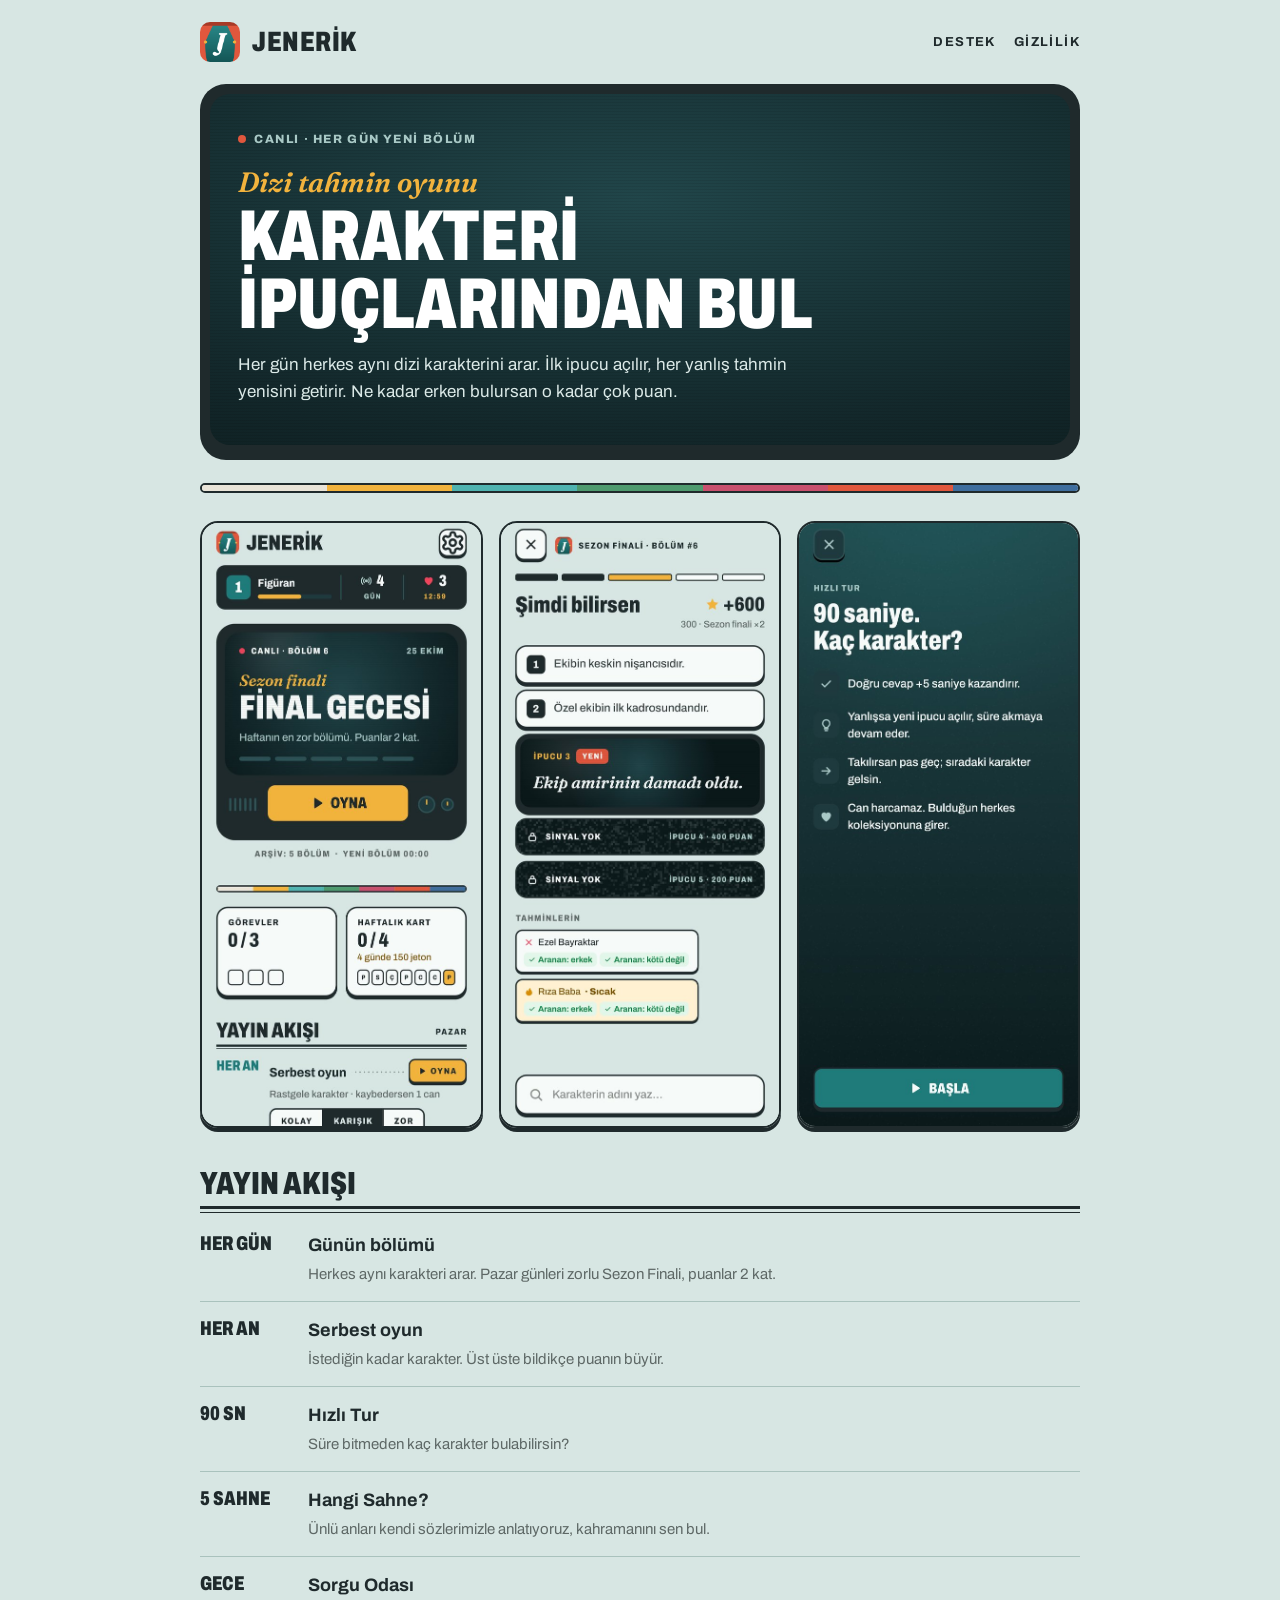
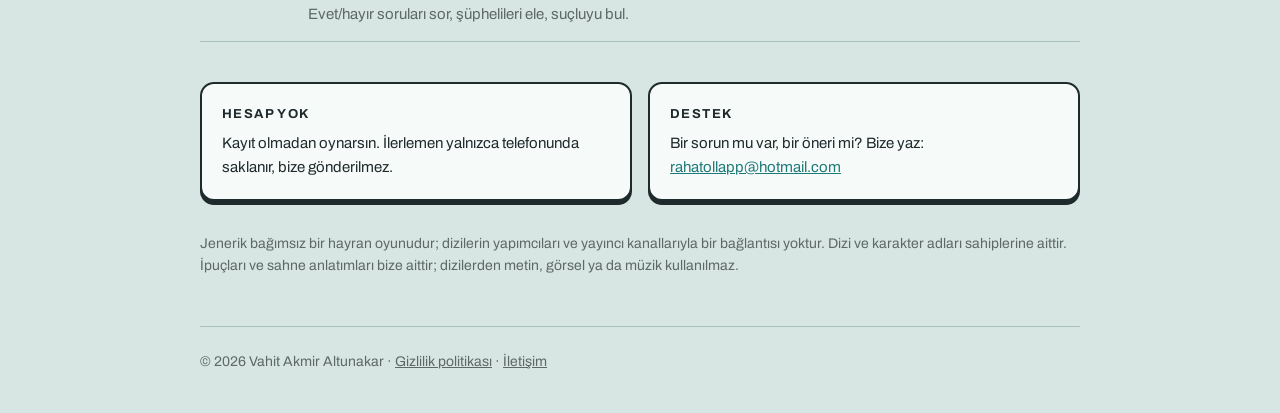
==== index.html @ f6bb8c9b "Jenerik site: landing and support page, privacy policy, game content Co-Authored-By: Claude Opus 5.5" ====
<!doctype html>
<html lang="tr">
<head>
  <meta charset="utf-8">
  <meta name="viewport" content="width=device-width, initial-scale=1">
  <title>Jenerik: Dizi Tahmin Oyunu</title>
  <meta name="description" content="Türk dizi karakterlerini ipuçlarından tahmin et. Her gün yeni bir bölüm, beş ipucu, tek karakter.">
  <link rel="icon" href="img/icon.png">
  <link rel="preconnect" href="https://fonts.googleapis.com">
  <link rel="preconnect" href="https://fonts.gstatic.com" crossorigin>
  <link href="https://fonts.googleapis.com/css2?family=Archivo:wdth,wght@62..125,400..900&family=Fraunces:ital,wght@1,600&display=swap" rel="stylesheet">
  <link rel="stylesheet" href="style.css">
</head>
<body>
  <div class="wrap">
    <header class="top">
      <img src="img/icon.png" alt="">
      <a class="brand" href="./">JENERİK</a>
      <nav>
        <a href="#destek">Destek</a>
        <a href="gizlilik.html">Gizlilik</a>
      </nav>
    </header>

    <section class="tv">
      <div class="tube">
        <div class="live">Canlı · Her gün yeni bölüm</div>
        <p class="kicker">Dizi tahmin oyunu</p>
        <h1>Karakteri<br>ipuçlarından bul</h1>
        <p>Her gün herkes aynı dizi karakterini arar. İlk ipucu açılır, her yanlış tahmin yenisini getirir. Ne kadar erken bulursan o kadar çok puan.</p>
      </div>
    </section>

    <div class="bars" aria-hidden="true">
      <span style="background:#e9e4d8"></span><span style="background:#f2b33d"></span><span style="background:#4fb3b0"></span><span style="background:#4e9a6e"></span><span style="background:#c9506e"></span><span style="background:#e0573d"></span><span style="background:#3f6e9e"></span>
    </div>

    <div class="shots">
      <img src="img/home.jpg" width="585" height="1266" alt="Ana sayfa: günün bölümü ve yayın akışı">
      <img src="img/daily.jpg" width="585" height="1266" alt="Günün bölümü: ipuçları ve tahminler">
      <img src="img/blitz_ready.jpg" width="585" height="1266" alt="Hızlı Tur: 90 saniyede kaç karakter?">
    </div>

    <section class="guide">
      <h2>Yayın akışı</h2>
      <ul>
        <li><b>Her gün</b><div><strong>Günün bölümü</strong><span>Herkes aynı karakteri arar. Pazar günleri zorlu Sezon Finali, puanlar 2 kat.</span></div></li>
        <li><b>Her an</b><div><strong>Serbest oyun</strong><span>İstediğin kadar karakter. Üst üste bildikçe puanın büyür.</span></div></li>
        <li><b>90 sn</b><div><strong>Hızlı Tur</strong><span>Süre bitmeden kaç karakter bulabilirsin?</span></div></li>
        <li><b>5 sahne</b><div><strong>Hangi Sahne?</strong><span>Ünlü anları kendi sözlerimizle anlatıyoruz, kahramanını sen bul.</span></div></li>
        <li><b>Gece</b><div><strong>Sorgu Odası</strong><span>Evet/hayır soruları sor, şüphelileri ele, suçluyu bul.</span></div></li>
      </ul>
    </section>

    <div class="cards">
      <div class="box">
        <h3>Hesap yok</h3>
        <p>Kayıt olmadan oynarsın. İlerlemen yalnızca telefonunda saklanır, bize gönderilmez.</p>
      </div>
      <div class="box" id="destek">
        <h3>Destek</h3>
        <p>Bir sorun mu var, bir öneri mi? Bize yaz: <a href="mailto:rahatollapp@hotmail.com">rahatollapp@hotmail.com</a></p>
      </div>
    </div>

    <p class="note">Jenerik bağımsız bir hayran oyunudur; dizilerin yapımcıları ve yayıncı kanallarıyla bir bağlantısı yoktur. Dizi ve karakter adları sahiplerine aittir. İpuçları ve sahne anlatımları bize aittir; dizilerden metin, görsel ya da müzik kullanılmaz.</p>

    <footer>
      © 2026 Vahit Akmir Altunakar · <a href="gizlilik.html">Gizlilik politikası</a> · <a href="mailto:rahatollapp@hotmail.com">İletişim</a>
    </footer>
  </div>
</body>
</html>
---- style.css ----
:root {
  --bg: #d7e6e3;
  --surface: #f6faf9;
  --ink: #1f2a2c;
  --ink-soft: #5e6866;
  --night: #13282b;
  --night-raised: #1e3a3e;
  --on-night: #a9c9c6;
  --gold: #f2b33d;
  --coral: #e0573d;
  --teal: #1f7a7a;
}

* { box-sizing: border-box; }

html { -webkit-text-size-adjust: 100%; }

body {
  margin: 0;
  background: var(--bg);
  color: var(--ink);
  font: 400 17px/1.6 'Archivo', system-ui, sans-serif;
}

a { color: var(--teal); }

.wrap {
  max-width: 920px;
  margin: 0 auto;
  padding: 0 20px;
}

.top {
  display: flex;
  align-items: center;
  gap: 12px;
  padding: 22px 0;
}
.top img { width: 40px; height: 40px; border-radius: 10px; }
.top a.brand {
  font: 850 28px/1 'Archivo', sans-serif;
  font-stretch: 72%;
  color: var(--ink);
  text-decoration: none;
  letter-spacing: 0.5px;
}
.top nav { margin-left: auto; display: flex; gap: 18px; }
.top nav a {
  color: var(--ink);
  font-weight: 700;
  font-size: 13px;
  letter-spacing: 1.4px;
  text-decoration: none;
  text-transform: uppercase;
}

.box {
  background: var(--surface);
  border: 2px solid var(--ink);
  border-radius: 14px;
  box-shadow: 0 4px 0 var(--ink);
}

.tv {
  background: var(--ink);
  border-radius: 26px;
  padding: 10px;
  box-shadow: 0 5px 0 var(--ink);
}
.tube {
  border-radius: 20px;
  padding: 36px 28px 40px;
  color: #fff;
  background:
    repeating-linear-gradient(0deg, rgba(0,0,0,.07) 0 1px, transparent 1px 3px),
    radial-gradient(120% 110% at 50% 30%, #21464a, var(--night) 60%, #0b191b);
}
.tube .live {
  font-weight: 800;
  font-size: 12px;
  letter-spacing: 1.6px;
  color: var(--on-night);
  text-transform: uppercase;
}
.tube .live::before {
  content: '';
  display: inline-block;
  width: 8px; height: 8px;
  margin-right: 8px;
  border-radius: 50%;
  background: var(--coral);
}
.tube .kicker {
  margin: 18px 0 0;
  font: italic 600 28px/1.1 'Fraunces', serif;
  color: var(--gold);
}
.tube h1 {
  margin: 4px 0 12px;
  font: 850 clamp(40px, 9vw, 72px)/0.95 'Archivo', sans-serif;
  font-stretch: 72%;
  text-transform: uppercase;
}
.tube p { margin: 0; max-width: 34em; color: #dbe9e7; }

.bars {
  display: flex;
  height: 10px;
  margin: 28px 0;
  border: 2px solid var(--ink);
  border-radius: 10px;
  overflow: hidden;
}
.bars span { flex: 1; }

.shots {
  display: grid;
  grid-template-columns: repeat(3, 1fr);
  gap: 16px;
}
.shots img {
  width: 100%;
  height: auto;
  display: block;
  border: 2px solid var(--ink);
  border-radius: 18px;
  box-shadow: 0 4px 0 var(--ink);
}

.guide { margin: 40px 0 0; }
.guide h2 {
  margin: 0;
  padding-bottom: 6px;
  font: 850 32px/1 'Archivo', sans-serif;
  font-stretch: 72%;
  text-transform: uppercase;
  border-bottom: 3px solid var(--ink);
  box-shadow: 0 3px 0 var(--bg), 0 4px 0 var(--ink);
}
.guide ul { list-style: none; margin: 8px 0 0; padding: 0; }
.guide li {
  display: grid;
  grid-template-columns: 96px 1fr;
  gap: 12px;
  padding: 14px 0;
  border-bottom: 1px solid #a9c2bd;
}
.guide li b {
  font: 850 20px/1.2 'Archivo', sans-serif;
  font-stretch: 72%;
  text-transform: uppercase;
}
.guide li strong { display: block; font-size: 18px; }
.guide li span { color: var(--ink-soft); font-size: 15px; }

.cards {
  display: grid;
  grid-template-columns: 1fr 1fr;
  gap: 16px;
  margin-top: 40px;
}
.cards .box { padding: 20px; }
.cards h3 {
  margin: 0 0 6px;
  font-size: 13px;
  letter-spacing: 1.4px;
  text-transform: uppercase;
}
.cards p { margin: 0; font-size: 15px; }

.note {
  margin: 32px 0 0;
  font-size: 14px;
  color: var(--ink-soft);
}

footer {
  margin: 48px 0 0;
  padding: 24px 0 40px;
  border-top: 1px solid #a9c2bd;
  font-size: 14px;
  color: var(--ink-soft);
}
footer a { color: var(--ink-soft); }

/* Privacy policy */
.doc { padding: 28px; margin-bottom: 8px; }
.doc h1 {
  margin: 0 0 8px;
  font: 850 34px/1.05 'Archivo', sans-serif;
  font-stretch: 80%;
}
.doc h2 { margin: 28px 0 6px; font-size: 20px; }
.doc p, .doc li { font-size: 16px; }
.doc ul { padding-left: 22px; }

@media (max-width: 640px) {
  .shots { grid-template-columns: 1fr 1fr; }
  .shots img:nth-child(3) { display: none; }
  .cards { grid-template-columns: 1fr; }
  .guide li { grid-template-columns: 74px 1fr; }
  .tube { padding: 28px 20px 30px; }
  .doc { padding: 20px; }
}
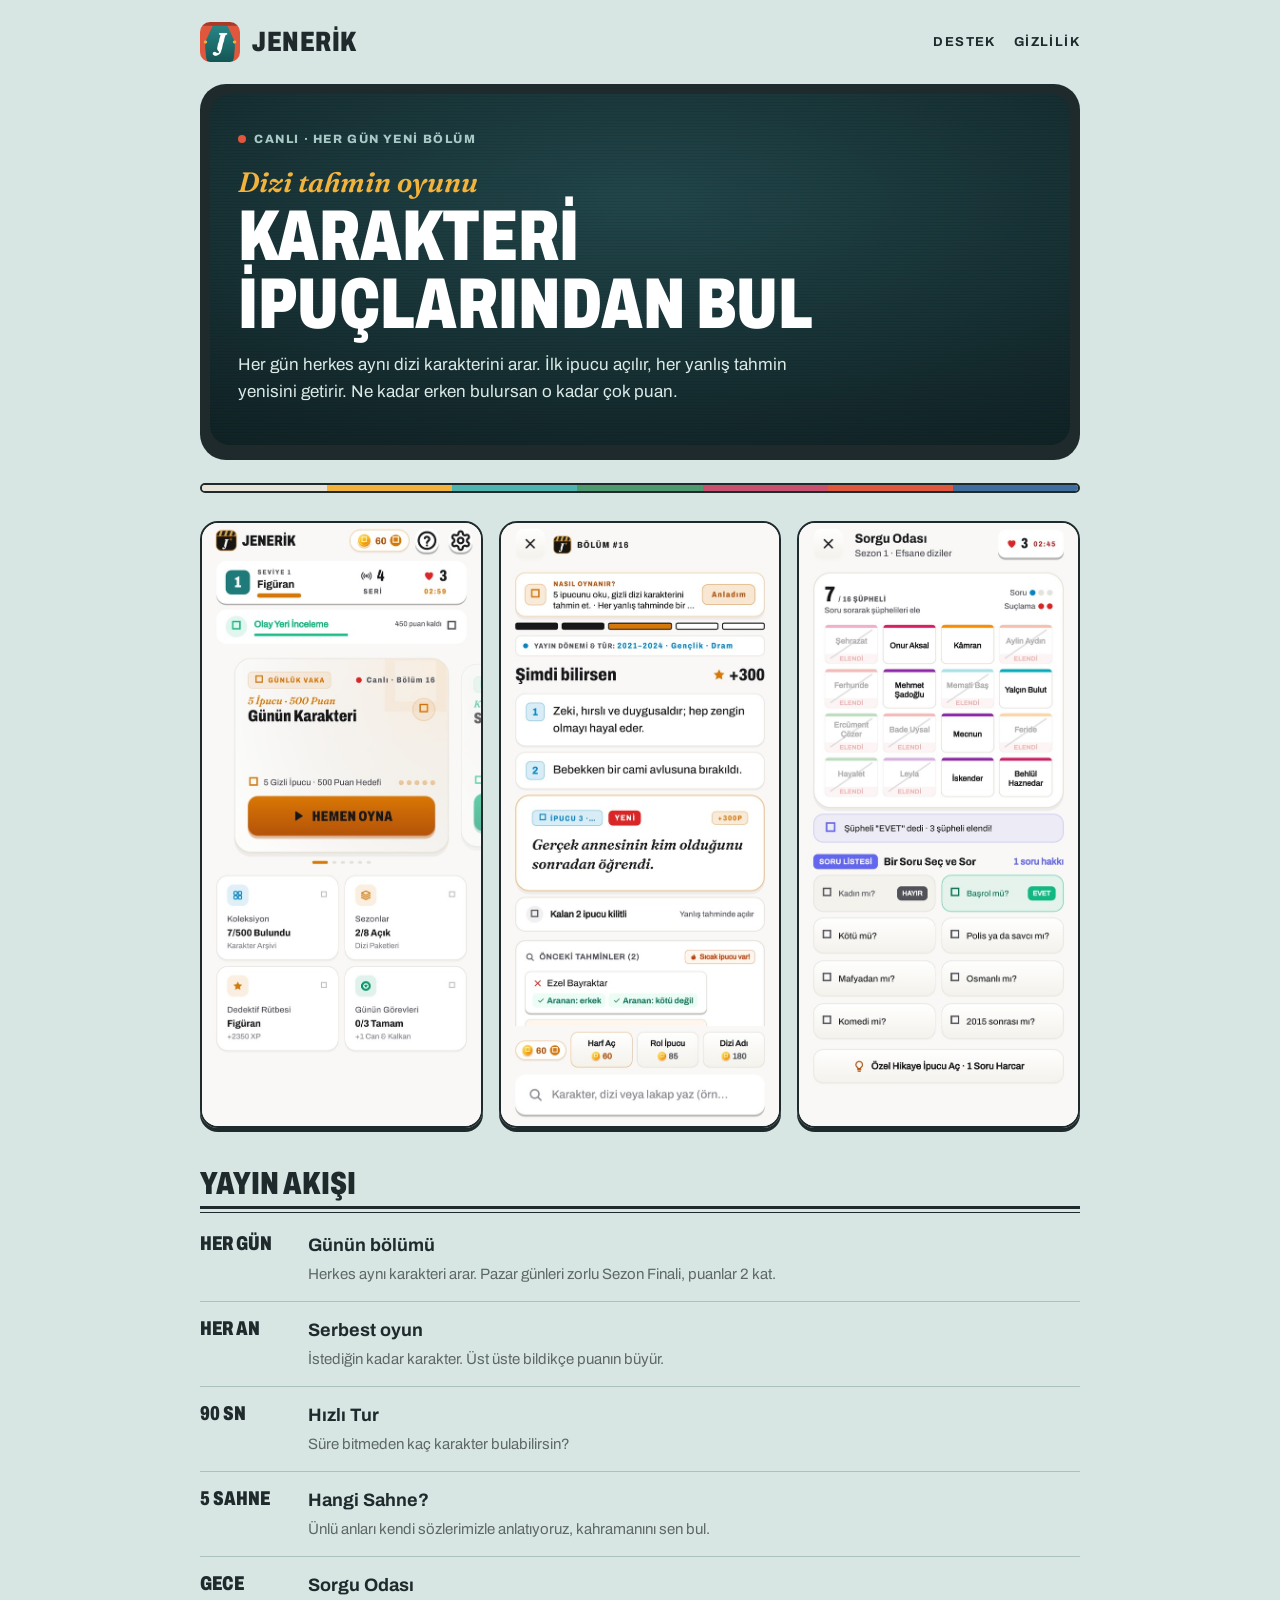
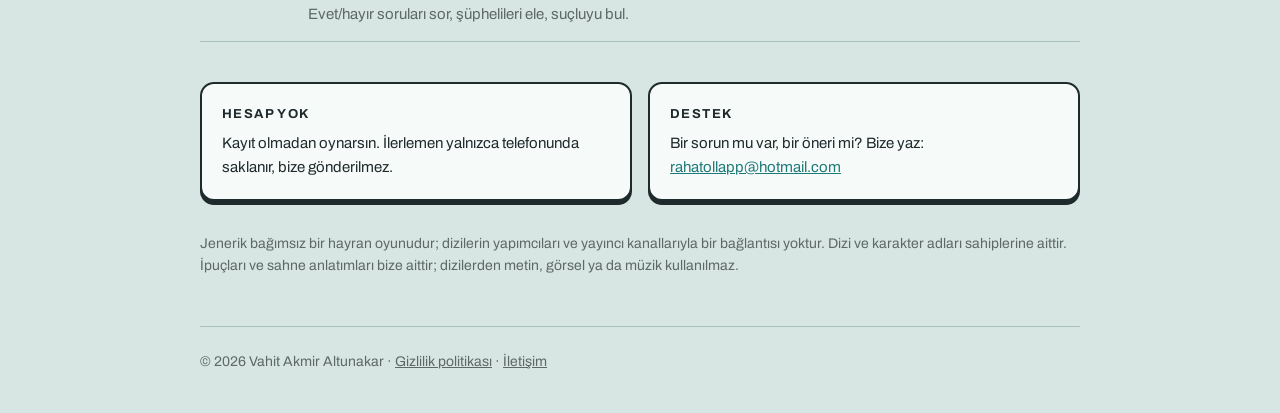
==== commit ce3164a2: "Update landing page screenshots with fresh 500-character in-game screens" ====
--- a/index.html
+++ b/index.html
@@ -38,7 +38,7 @@
     <div class="shots">
       <img src="img/home.jpg" width="585" height="1266" alt="Ana sayfa: günün bölümü ve yayın akışı">
       <img src="img/daily.jpg" width="585" height="1266" alt="Günün bölümü: ipuçları ve tahminler">
-      <img src="img/blitz_ready.jpg" width="585" height="1266" alt="Hızlı Tur: 90 saniyede kaç karakter?">
+      <img src="img/interrogation.jpg" width="585" height="1266" alt="Sorgu Odası: 16 şüpheli ve eleme taktiği">
     </div>
 
     <section class="guide">
